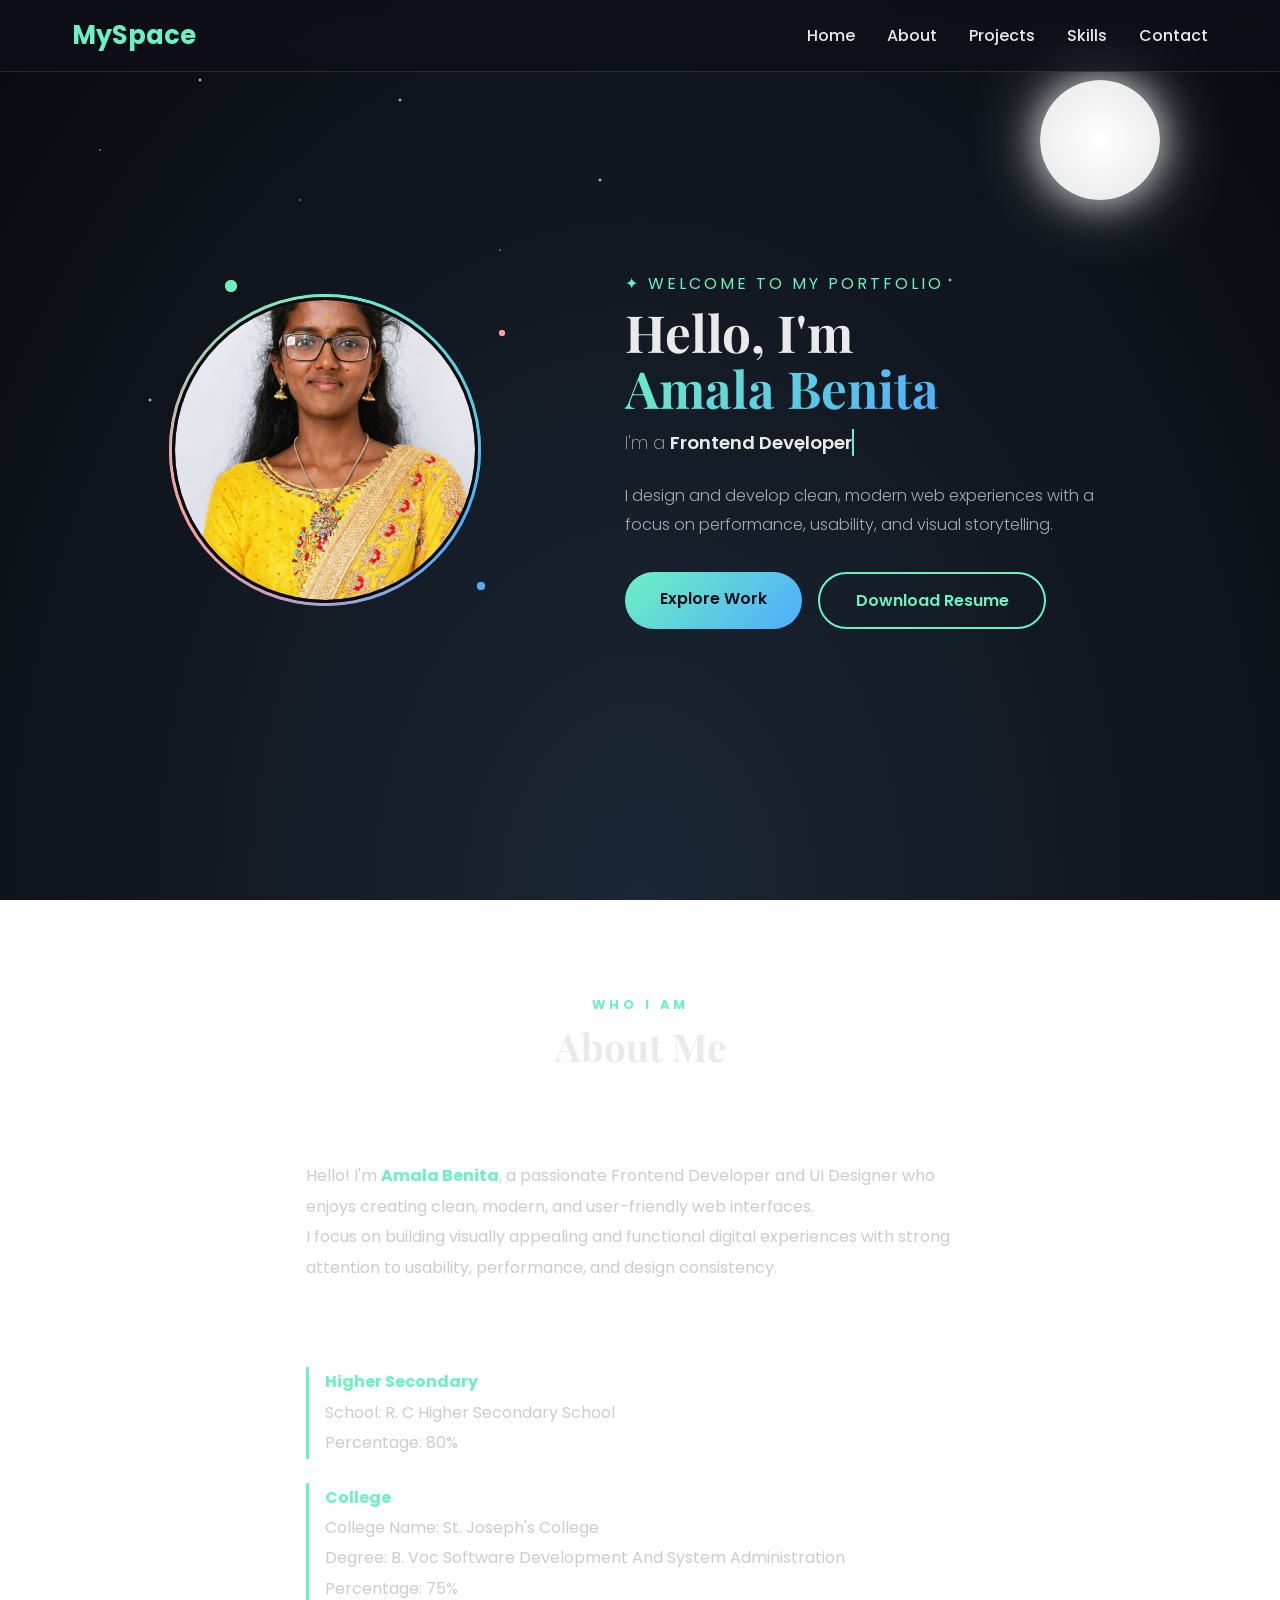
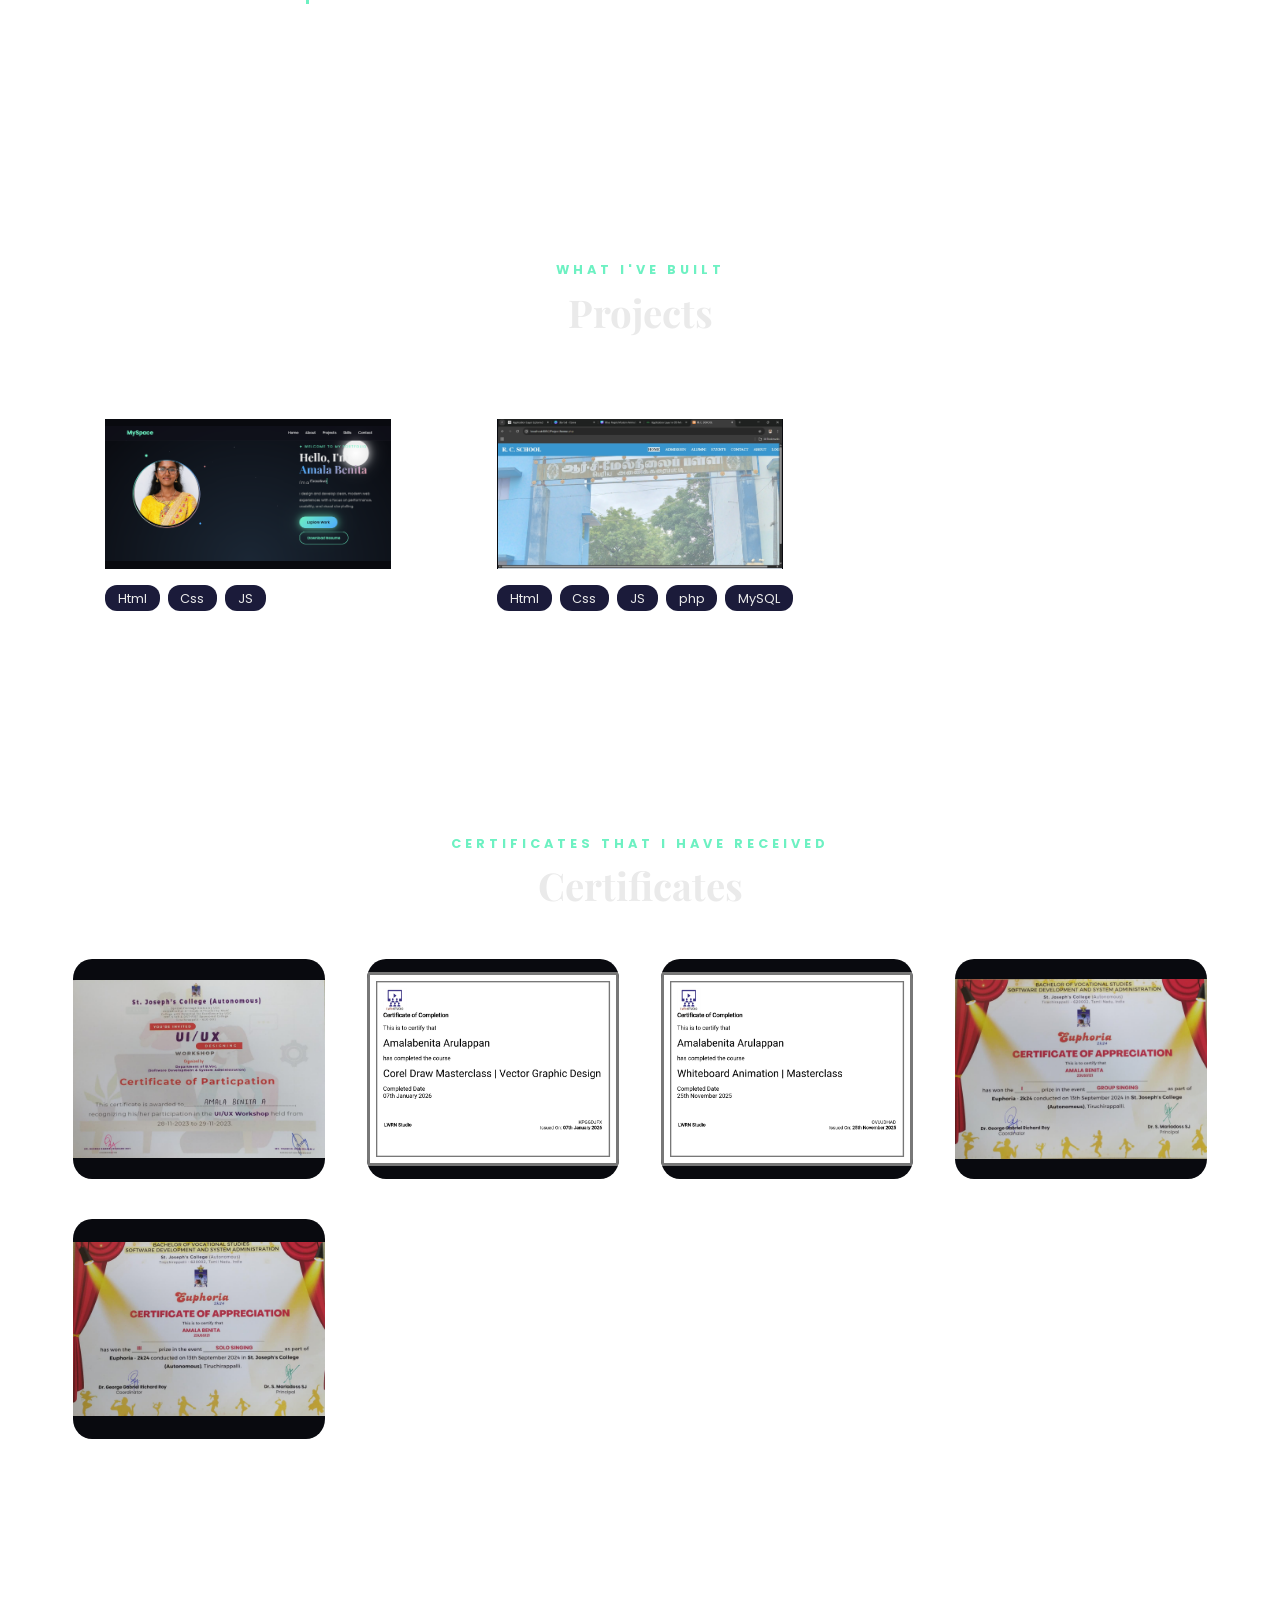
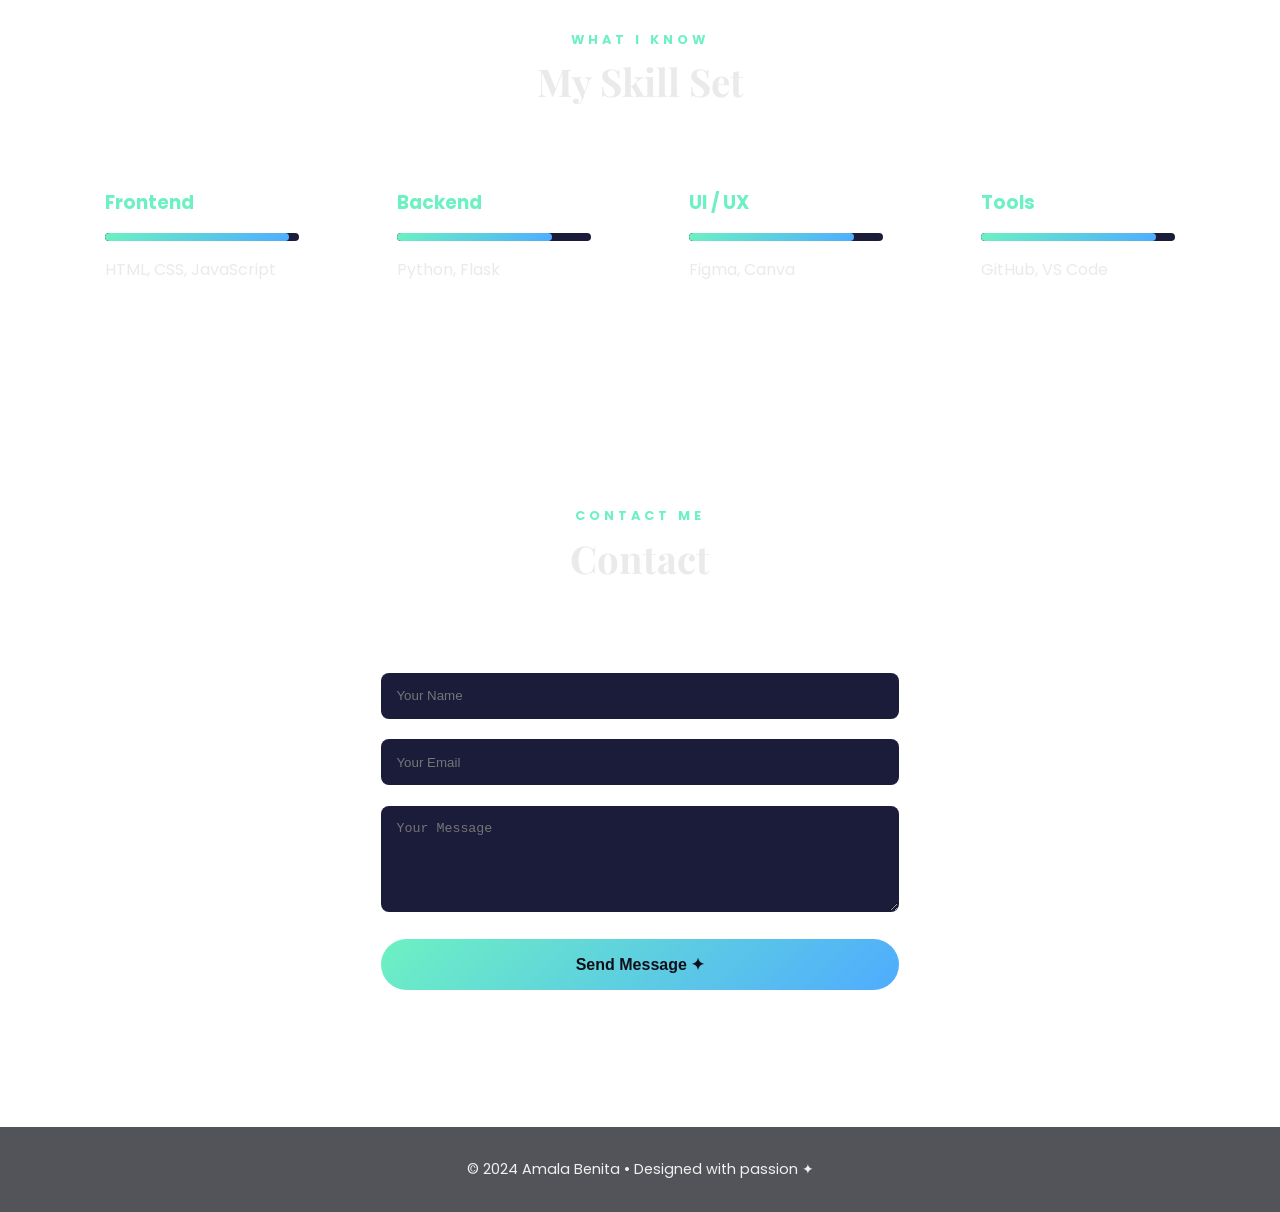
==== index.html @ 5b14b4a2 "Rename portfolio.html to index.html" ====
<!DOCTYPE html>
<html lang="en">
<head>
<meta charset="UTF-8">
<meta name="viewport" content="width=device-width, initial-scale=1.0">
<title>Amala Benita – Portfolio</title>

<link rel="stylesheet" href="style.css">
</head>

<body>
<div class="night-sky">
    <div class="moon"></div>
    <div class="stars"></div>
</div>

<header>
<nav>
    <div class="logo">MySpace</div>
    <ul>
        <li><a href="#hero">Home</a></li>
        <li><a href="#about">About</a></li>
        <li><a href="#projects">Projects</a></li>
        <li><a href="#skills">Skills</a></li>
        <li><a href="#contact">Contact</a></li>
    </ul>
</nav>
</header>

<!-- ===== HERO ===== -->
<section id="hero">
<div class="hero-container">

    <!-- LEFT: Profile Image -->
    <div class="hero-image-wrap">
        <div class="hero-image-ring">
            <div class="deco-dot"></div>
            <div class="deco-dot"></div>
            <div class="deco-dot"></div>
            <!-- 
                TO ADD YOUR PHOTO: Replace the content inside .hero-img-placeholder with:
                <img src="your-photo.jpg" alt="Amala Benita">
            -->
            <div class="hero-image-ring">
    <div class="deco-dot"></div>
    <div class="deco-dot"></div>
    <div class="deco-dot"></div>
    <div class="hero-img-placeholder">
        <img src="img/My self.png" alt="Amala Benita">
        </div>
        </div>
        </div>
        </div>
    </div>

    <!-- RIGHT: Text -->
    <div class="hero hero-text">
        <p class="hero-greeting">✦ Welcome to my portfolio</p>
        <h1>Hello, I'm<br><span class="name">Amala Benita</span></h1>
        <p class="hero-role">
            I'm a&nbsp;<span class="typewriter" id="typewriter"></span>
        </p>
        <p class="hero-desc">
            I design and develop clean, modern web experiences with a focus on performance, usability, and visual storytelling.
        </p>
        <div class="hero-btns">
    <a href="#projects" class="hero-btn">Explore Work</a>

    <a href="img/AMALA BENITA A.pdf" 
       class="resume-btn" 
       download="Amala_Benita_Resume">
        Download Resume
    </a>
</div>
    </div>

</div>
</section>

<!-- ===== ABOUT ===== -->
<section id="about">
    <h2 class="reveal">
        <span class="section-label">Who I Am</span>
        About Me
    </h2>

    <div class="about-single reveal">
        <p>
            Hello! I'm <strong>Amala Benita</strong>, a passionate Frontend Developer and UI Designer
            who enjoys creating clean, modern, and user-friendly web interfaces.
        </p>

        <p>
            I focus on building visually appealing and functional digital experiences with strong
            attention to usability, performance, and design consistency.
        </p>

        <h3 class="about-subtitle">Education</h3>

        <ul class="education-list">
            <li>
                <strong>Higher Secondary </strong><br>
                School: <span>R. C Higher Secondary School</span><br>
                Percentage: <span>80%</span>
            </li>

            <li>
                <strong>College</strong><br>
                College Name: <span>St. Joseph's College </span><br>
                Degree: <span>B. Voc Software Development And System Administration</span><br>
                Percentage: <span>75%</span>
            </li>
        </ul>
    </div>
</section>
<!-- ===== PROJECTS ===== -->
<section id="projects">
<h2 class="reveal">
    <span class="section-label">What I've Built</span>
    Projects
</h2>
<div class="certificates stagger">
    <div class="project">
        <img src="img/portfolio.png" alt="Frontend Development Certificate" height="200p" width="400px">
        <div class="tags">
            <span class="tag">Html</span><span class="tag">Css</span><span class="tag">JS</span>
        </div>
    </div>
    <div class="project">
        <img src="img/pro2.jpeg" alt="Frontend Development Certificate" height="200p" width="400px">
        <div class="tags">
            <span class="tag">Html</span><span class="tag">Css</span><span class="tag">JS</span><span class="tag">php</span><span class="tag">MySQL</span>
        </div>
    </div>
</div>

</section>
<section id="certificates">
<h2 class="reveal">
    <!-- /* ===== CERTIFICATE IMAGE CARDS ===== */ -->
    <span class="section-label">Certificates that I have received</span>
    Certificates
</h2>
<div class="projects stagger">

    <div class="project certificate-card">
        <img src="img/3.jpeg" alt="Frontend Development Certificate">
        <div class="cert-overlay">
             <h3>UI / UX Design</h3>
            <p>Designed user-friendly interfaces and improved user experience.</p>
            <div class="tags">
                <span class="tag">Figma</span>
                <span class="tag">Design</span>
            </div>
        </div>
    </div>

    <div class="project certificate-card">
        <img src="img/4.jpeg" alt="Python Certificate">
        <div class="cert-overlay">
            <h3>Graphic Design</h3>
            <p>Online Course For improving my design abilities, finished by Swayam Plus </p>
            <div class="tags">
                <span class="tag">Swayam Plus</span>
            </div>
        </div>
    </div>

    <div class="project certificate-card">
        <img src="img/5.jpeg" alt="Python Certificate">
        <div class="cert-overlay">
            <h3>Whiteboard Animation</h3>
            <p>Online Course Completed by Swayam Plus in order to enhance my design abilities.</p>
            <div class="tags">
                <span class="tag">Swayam plus</span>
            </div>
        </div>
    </div>

    <div class="project certificate-card">
        <img src="img/2.jpeg" alt="UI UX Certificate">
        <div class="cert-overlay">
            <h3>Singing</h3>
            <p>Singing is my hobby — it helps me relax and express myself.</p>
            <div class="tags">
                <span class="tag">🎵</span>
            </div>
        </div>
    </div>
    
    <div class="project certificate-card">
        <img src="img/solo.jpeg" alt="Solo singing">
        <div class="cert-overlay">
            <h3>Singing</h3>
            <p>Singing is my hobby — it helps me relax and express myself.</p>
            <div class="tags">
                <span class="tag">🎵</span>
            </div>
        </div>
    </div>

</div>
</section>

<!-- ===== SKILLS ===== -->
<section id="skills">
<h2 class="reveal">
    <span class="section-label">What I Know</span>
    My Skill Set
</h2>
<div class="skills-grid stagger">
    <div class="skill-card">
        <h3>Frontend</h3>
        <div class="bar"><span data-width="95%"></span></div>
        <p>HTML, CSS, JavaScript </p>
    </div>
    <div class="skill-card">
        <h3>Backend</h3>
        <div class="bar"><span data-width="80%"></span></div>
        <p>Python, Flask</p>
    </div>
    <div class="skill-card">
        <h3>UI / UX</h3>
        <div class="bar"><span data-width="85%"></span></div>
        <p>Figma, Canva</p>
    </div>
    <div class="skill-card">
        <h3>Tools</h3>
        <div class="bar"><span data-width="90%"></span></div>
        <p>GitHub, VS Code</p>
    </div>
</div>
</section>

<!-- ===== CONTACT ===== -->
 <section id="contact">
 <h2 class="reveal">
    <span class="section-label">Contact me </span>
    Contact
</h2>
<div class="contact-box reveal">
    <form action="https://api.web3forms.com/submit" method="POST">
    <input type="hidden" name="access_key" value="bf04d3fa-0bc0-4304-8f21-133bc95ca695">
        <input type="text" name="name" placeholder="Your Name" required>
        <input type="email" name="email" placeholder="Your Email" required>
        <textarea name="message" rows="5" placeholder="Your Message" required></textarea>
        <button type="submit">Send Message ✦</button>
    </form>
</div>
</section>
 <form action="https://api.web3forms.com/submit" method="POST">
    <input type="hidden" name="access_key" value="bf04d3fa-0bc0-4304-8f21-133bc95ca695">
<footer>
    © 2024 Amala Benita • Designed with passion ✦
</footer>

<script src="javascript.js"></script>

</body>
</html>
---- style.css ----
@import url('https://fonts.googleapis.com/css2?family=Poppins:wght@300;400;600;700&family=Playfair+Display:ital,wght@0,700;1,400&display=swap');

*{ margin:0; padding:0; box-sizing:border-box; }

body{
    font-family:'Poppins',sans-serif;
    color:#eaeaea;
    scroll-behavior:smooth;
    overflow-x:hidden;
}

/* ===== NIGHT SKY ===== */
.night-sky{
    position:fixed;
    top:0; left:0;
    width:100%; height:100%;
    background:radial-gradient(ellipse at bottom, #1b2735 0%, #090a0f 100%);
    z-index:-2;
    overflow:hidden;
}
.moon{
    position:absolute;
    top:80px; right:120px;
    width:120px; height:120px;
    background:radial-gradient(circle, #ffffff, #e6e6e6);
    border-radius:50%;
    box-shadow:0 0 40px rgba(255,255,255,0.8), 0 0 80px rgba(255,255,255,0.4);
    animation: moonFloat 8s ease-in-out infinite;
}
@keyframes moonFloat{
    0%,100%{ transform:translateY(0); }
    50%{ transform:translateY(-12px); }
}
.stars{
    position:absolute;
    width:200%; height:200%;
    background:
        radial-gradient(2px 2px at 20px 30px, white, transparent),
        radial-gradient(1px 1px at 100px 150px, white, transparent),
        radial-gradient(2px 2px at 200px 80px, white, transparent),
        radial-gradient(1px 1px at 300px 200px, white, transparent),
        radial-gradient(2px 2px at 400px 100px, white, transparent),
        radial-gradient(1px 1px at 500px 250px, white, transparent),
        radial-gradient(2px 2px at 600px 180px, white, transparent),
        radial-gradient(1px 1px at 700px 320px, white, transparent),
        radial-gradient(1px 1px at 850px 60px, white, transparent),
        radial-gradient(2px 2px at 950px 280px, white, transparent),
        radial-gradient(1px 1px at 1050px 140px, white, transparent),
        radial-gradient(2px 2px at 150px 400px, white, transparent),
        radial-gradient(1px 1px at 250px 500px, white, transparent),
        radial-gradient(2px 2px at 800px 450px, white, transparent);
    background-repeat:repeat;
    animation: twinkle 8s infinite linear;
}
@keyframes twinkle{
    from{ transform:translateY(0); opacity:1; }
    50%{ opacity:0.6; }
    to{ transform:translateY(-200px); opacity:1; }
}

/* ===== HEADER ===== */
header{
    position:fixed; top:0; width:100%;
    backdrop-filter:blur(10px);
    background:rgba(15,15,26,0.7);
    z-index:1000;
    border-bottom:1px solid rgba(255,255,255,0.1);
}
nav{
    max-width:1200px; margin:auto;
    padding:1rem 2rem;
    display:flex; justify-content:space-between; align-items:center;
}
.logo{
    font-size:1.6rem; font-weight:700; color:#6df1c2;
    animation: fadeSlideDown 0.8s ease both;
}
nav ul{ list-style:none; display:flex; gap:2rem; }
nav li{ animation: fadeSlideDown 0.8s ease both; }
nav li:nth-child(1){ animation-delay:0.1s; }
nav li:nth-child(2){ animation-delay:0.2s; }
nav li:nth-child(3){ animation-delay:0.3s; }
nav li:nth-child(4){ animation-delay:0.4s; }
nav li:nth-child(5){ animation-delay:0.5s; }
nav a{
    color:#eaeaea; text-decoration:none; font-weight:500;
    position:relative;
}
nav a::after{
    content:""; position:absolute;
    width:0; height:2px; background:#6df1c2;
    left:0; bottom:-5px; transition:0.3s;
}
nav a:hover::after{ width:100%; }

/* ===== KEYFRAMES ===== */
@keyframes fadeSlideDown{
    from{ opacity:0; transform:translateY(-20px); }
    to{ opacity:1; transform:translateY(0); }
}
@keyframes fadeSlideUp{
    from{ opacity:0; transform:translateY(40px); }
    to{ opacity:1; transform:translateY(0); }
}
@keyframes fadeSlideRight{
    from{ opacity:0; transform:translateX(-50px); }
    to{ opacity:1; transform:translateX(0); }
}
@keyframes fadeSlideLeft{
    from{ opacity:0; transform:translateX(50px); }
    to{ opacity:1; transform:translateX(0); }
}
@keyframes scaleIn{
    from{ opacity:0; transform:scale(0.8); }
    to{ opacity:1; transform:scale(1); }
}
@keyframes glowPulse{
    0%,100%{ box-shadow:0 0 20px rgba(109,241,194,0.4), 0 0 60px rgba(109,241,194,0.1); }
    50%{ box-shadow:0 0 40px rgba(109,241,194,0.8), 0 0 100px rgba(109,241,194,0.3); }
}
@keyframes typing{
    from{ width:0; }
    to{ width:100%; }
}
@keyframes blink{
    50%{ border-color:transparent; }
}
@keyframes shimmer{
    0%{ background-position:0% 50%; }
    50%{ background-position:100% 50%; }
    100%{ background-position:0% 50%; }
}
@keyframes float{
    0%,100%{ transform:translateY(0) rotate(0deg); }
    50%{ transform:translateY(-15px) rotate(2deg); }
}
@keyframes revealText{
    from{ clip-path: inset(0 100% 0 0); }
    to{ clip-path: inset(0 0% 0 0); }
}

/* ===== HERO ===== */
#hero{
    min-height:100vh;
    display:flex;
    align-items:center;
    justify-content:center;
    padding:2rem;
}

.hero-container{
    max-width:450px;
    width:100%;
    display:grid;
    grid-template-columns:1fr 1fr;
    gap:4rem;
    align-items:center;
}

/* LEFT – Image */
.hero-image-wrap{
    display:flex;
    justify-content:center;
    animation: fadeSlideRight 1s ease 0.3s both;
}

.hero-image-ring{
    position:relative;
    width:300px; height:300px;
}

.hero-image-ring::before{
    content:"";
    position:absolute; inset:-6px;
    border-radius:50%;
    background:conic-gradient(#6df1c2, #4facfe, #ff9a9e, #6df1c2);
    animation: spin 4s linear infinite;
    z-index:0;
}

@keyframes spin{ to{ transform:rotate(360deg); } }

.hero-image-ring::after{
    content:"";
    position:absolute; inset:-3px;
    border-radius:50%;
    background:#090a0f;
    z-index:1;
}

.hero-img-placeholder{
    position:relative; z-index:2;
    width:100%; height:100%;
    border-radius:50%;
    background:linear-gradient(135deg, #1b2735 40%, #2a3f5f);
    display:flex; flex-direction:column;
    align-items:center; justify-content:center;
    overflow:hidden;
    animation: float 6s ease-in-out infinite;
}

/* Replace the placeholder below with your actual <img> tag */
.hero-img-placeholder svg{
    width:140px; height:140px; opacity:0.5;
}
.hero-img-placeholder .placeholder-text{
    font-size:0.75rem; color:#6df1c2; margin-top:8px;
    opacity:0.7; letter-spacing:1px; text-align:center; padding:0 1rem;
}

/* If user places real <img> inside .hero-img-placeholder */
.hero-img-placeholder img{
    width:100%; height:100%; object-fit:cover; border-radius:50%;
}

/* Decorative dots */
.deco-dot{
    position:absolute;
    border-radius:50%;
    background:#6df1c2;
    animation: float 3s ease-in-out infinite;
}
.deco-dot:nth-child(1){ width:12px; height:12px; top:-20px; left:50px; animation-delay:0s; }
.deco-dot:nth-child(2){ width:8px; height:8px; bottom:10px; right:-10px; animation-delay:1s; background:#4facfe; }
.deco-dot:nth-child(3){ width:6px; height:6px; top:30px; right:-30px; animation-delay:2s; background:#ff9a9e; }

/* RIGHT – Text */
.hero-text{
    animation: fadeSlideLeft 1s ease 0.5s both;
}

.hero-greeting{
    font-size:1rem;
    color:#6df1c2;
    letter-spacing:3px;
    align-content: center;
    text-transform:uppercase;
    margin-bottom:0.5rem;
    animation: fadeSlideUp 0.8s ease 0.7s both;
}

.hero h1{
    font-family:'Playfair Display', serif;
    font-size:3.2rem;
    font-weight:700;
    line-height:1.1;
    margin-bottom:0.5rem;
    animation: fadeSlideUp 0.8s ease 0.9s both;
}

.hero h1 .name{
    background:linear-gradient(135deg, #6df1c2, #4facfe, #ff9a9e);
    background-size:200% 200%;
    -webkit-background-clip:text;
    -webkit-text-fill-color:transparent;
    background-clip:text;
    animation: shimmer 3s ease infinite, fadeSlideUp 0.8s ease 0.9s both;
}

/* Typewriter role text */
.hero-role{
    font-size:1.15rem;
    font-weight: 200;
    color:#aaa;
    margin:0.8rem 0 1.5rem;
    min-height:1.8rem;
    animation: fadeSlideUp 0.8s ease 1.1s both;
}

.typewriter{
    display:inline-flex;
    color:#eaeaea;
    font-weight:600;
    overflow:hidden;
    white-space:nowrap;
    border-right:2px solid #6df1c2;
    animation: blink 0.75s step-end infinite;
}

.hero-desc{
    font-size:1rem;
    font-weight: 300;
    color:#aaa;
    line-height:1.8;
    max-width:480px;
    margin-bottom:2rem;
    animation: fadeSlideUp 0.8s ease 1.3s both;
}

.hero-btns{
    display:flex; gap:1rem; flex-wrap:wrap;
    animation: fadeSlideUp 0.8s ease 1.5s both;
}

.hero-btn{
    padding:0.9rem 2.2rem;
    border-radius:30px;
    background:linear-gradient(135deg,#6df1c2,#4facfe);
    color:#0f0f1a;
    text-decoration:none;
    font-weight:600;
    animation: glowPulse 3s ease-in-out infinite;
    transition:0.3s;
}

.hero-btn:hover{ transform:translateY(-4px); }

.resume-btn{
    display:inline-block;
    padding:0.9rem 2.2rem;
    border-radius:30px;
    background:transparent;
    color:#6df1c2;
    text-decoration:none;
    font-weight:600;
    border:2px solid #6df1c2;
    transition:0.3s;
}
.resume-btn:hover{
    background:#6df1c2;
    color:#0f0f1a;
    transform:translateY(-3px);
}

/* ===== SECTION COMMON ===== */
section{
    max-width:1200px;
    margin:auto;
    padding:6rem 2rem;
}

h2{
    font-size:2.4rem;
    margin-bottom:3rem;
    text-align:center;
    font-family:'Playfair Display', serif;
    position:relative;
}

h2 .section-label{
    display:block;
    font-family:'Poppins', sans-serif;
    font-size:0.8rem;
    letter-spacing:4px;
    color:#6df1c2;
    text-transform:uppercase;
    margin-bottom:0.4rem;
}

/* Scroll reveal base */
.reveal{
    opacity:0;
    transform:translateY(40px);
    transition:opacity 0.7s ease, transform 0.7s ease;
}
.reveal.visible{
    opacity:1;
    transform:translateY(0);
}
.reveal-left{
    opacity:0; transform:translateX(-40px);
    transition:opacity 0.7s ease, transform 0.7s ease;
}
.reveal-left.visible{ opacity:1; transform:translateX(0); }
.reveal-right{
    opacity:0; transform:translateX(40px);
    transition:opacity 0.7s ease, transform 0.7s ease;
}
.reveal-right.visible{ opacity:1; transform:translateX(0); }

/* Staggered children */
.stagger > *{ opacity:0; transform:translateY(30px); transition:opacity 0.6s ease, transform 0.6s ease; }
.stagger.visible > *:nth-child(1){ opacity:1; transform:none; transition-delay:0.1s; }
.stagger.visible > *:nth-child(2){ opacity:1; transform:none; transition-delay:0.2s; }
.stagger.visible > *:nth-child(3){ opacity:1; transform:none; transition-delay:0.3s; }
.stagger.visible > *:nth-child(4){ opacity:1; transform:none; transition-delay:0.4s; }
.stagger.visible > *:nth-child(5){ opacity:1; transform:none; transition-delay:0.5s; }
.stagger.visible > *:nth-child(6){ opacity:1; transform:none; transition-delay:0.6s; }
.stagger.visible > *:nth-child(7){ opacity:1; transform:none; transition-delay:0.7s; }
.stagger.visible > *:nth-child(8){ opacity:1; transform:none; transition-delay:0.8s; }

/* ===== ABOUT ===== */
.about-single{
    max-width:750px;
    margin:0 auto;
    background:rgba(255,255,255,0.05);
    padding:2.5rem;
    border-radius:18px;
    border:1px solid rgba(255,255,255,0.1);
    color:#ccc;
    line-height:1.9;
}

.about-single strong{
    color:#6df1c2;
}

.about-subtitle{
    margin:2rem 0 1rem;
    font-size:1.2rem;
    color:#fff;
}

.education-list{
    list-style:none;
    padding:0;
}

.education-list li{
    margin-bottom:1.5rem;
    padding-left:1rem;
    border-left:3px solid #6df1c2;
}

/* ===== PROJECTS ===== */
.projects{
    display:grid;
    grid-template-columns: repeat(auto-fit, minmax(240px, 1fr));
    gap:2.5rem;
}
.project{
    background:rgba(255,255,255,0.04);
    border-radius:20px;
    padding:2rem;
    border:1px solid rgba(255,255,255,0.1);
    transition:0.4s;
    position:relative;
    overflow:hidden;
}
.project::before{
    content:"";
    position:absolute; top:0; left:-100%;
    width:100%; height:2px;
    background:linear-gradient(90deg,transparent,#6df1c2,transparent);
    transition:0.6s;
}
.project:hover::before{ left:100%; }
.project:hover{
    transform:translateY(-10px);
    box-shadow:0 15px 40px rgba(0,0,0,0.4);
    border-color:rgba(109,241,194,0.2);
}
.project h3{ margin-bottom:0.8rem; color:#6df1c2; }
.tags{ margin-top:1rem; }
.tag{
    font-size:0.8rem; padding:0.3rem 0.8rem;
    border-radius:12px; background:#1b1b3a;
    margin-right:0.5rem;
}
/* Ensure project images are fully visible and responsive */
.project img{
    width:100%;
    height:150px; /* consistent visual height */
    object-fit:contain; /* show whole image */
    background:#090a0f; /* fills letterbox areas */
    display:block;
}

@media (max-width:900px){
    .project img{ height:260px; }
}

@media (max-width:600px){
    .project img{ height:200px; }
}
/* ===== CERTIFICATE IMAGE CARDS ===== */
.certificates{
    display:grid;
    grid-template-columns: repeat(3, 1fr); /* 3 columns on desktop */
    gap:2.5rem;
    height: auto;
}

@media (max-width: 900px) {
    .certificates{ grid-template-columns: repeat(2, 1fr); }
}

@media (max-width: 600px) {
    .certificates{ grid-template-columns: 1fr; }
}
.certificate-card{
    position:relative;
    padding:0;
    overflow:hidden;
    border-top: none; /* remove top border from the card */
    border-bottom: none; /* remove bottom border from the card */
}

.certificate-card img{
    width:100%;
    height:220px; /* increased height so images appear larger */
    object-fit:contain; /* ensure full image is visible */
    background:#090a0f; /* fills letterbox areas when aspect ratios differ */
    display:block;
    transition:transform 0.6s ease;
}

.cert-overlay{
    position:absolute;
    inset:0;
    background:rgba(9,10,15,0.85);
    display:flex;
    flex-direction:column;
    justify-content:center;
    align-items:center;
    text-align:center;
    padding:1.5rem;
    opacity:0;
    transition:0.5s ease;
}

.certificate-card:hover img{
    transform:scale(1.1);
}

.certificate-card:hover .cert-overlay{
    opacity:1;
}

.cert-overlay h3{
    color:#6df1c2;
    margin-bottom:0.6rem;
}

.cert-overlay p{
    font-size:0.9rem;
    color:#ccc;
    margin-bottom:1rem;
}

/* ===== SKILLS ===== */
.skills-grid{
    display:grid;
    grid-template-columns:repeat(auto-fit,minmax(250px,1fr));
    gap:2rem;
}
.skill-card{
    background:rgba(255,255,255,0.05);
    padding:2rem; border-radius:18px;
    border:1px solid rgba(255,255,255,0.1);
    transition:0.4s;
}
.skill-card:hover{
    transform:translateY(-8px);
    box-shadow:0 10px 30px rgba(109,241,194,0.3);
}
.skill-card h3{ color:#6df1c2; margin-bottom:1rem; }
.bar{
    width:100%; height:8px;
    background:#1b1b3a; border-radius:10px;
    overflow:hidden; margin-bottom:1rem;
}
.bar span{
    display:block; height:100%;
    background:linear-gradient(135deg,#6df1c2,#4facfe);
    border-radius:10px; width:0;
    transition: width 1.5s cubic-bezier(0.25,0.46,0.45,0.94);
}

/* ===== CONTACT ===== */
.contact-box{
    max-width:600px; margin:auto;
    background:rgba(255,255,255,0.05);
    padding:2.5rem; border-radius:20px;
    border:1px solid rgba(255,255,255,0.1);
}
input,textarea{
    width:100%; padding:0.9rem;
    margin-bottom:1.3rem; border:none;
    border-radius:8px; background:#1b1b3a;
    color:white; border:1px solid transparent;
    transition:0.3s; outline:none;
}
input:focus,textarea:focus{
    border-color:#6df1c2;
    box-shadow:0 0 10px rgba(109,241,194,0.2);
}
button{
    width:100%; padding:1rem; border:none;
    border-radius:30px;
    background:linear-gradient(135deg,#6df1c2,#4facfe);
    font-weight:600; cursor:pointer; font-size:1rem;
    transition:0.3s; color:#0f0f1a;
}
button:hover{ transform:translateY(-3px); box-shadow:0 10px 30px rgba(109,241,194,0.4); }

/* ===== FOOTER ===== */
footer{
    text-align:center; padding:2rem;
    background:#0b0b14; font-size:0.9rem; opacity:0.7;
}

/* ===== RESPONSIVE ===== */
@media(max-width:768px){
    .hero-container{ grid-template-columns:1fr; text-align:center; }
    .hero-image-wrap{ order:-1; }
    .hero-image-ring{ width:220px; height:220px; }
    .hero h1{ font-size:2.4rem; }
    .hero-btns{ justify-content:center; }
    .about-grid{ grid-template-columns:1fr; }
    .hero-desc{ margin:0 auto 2rem; }
}
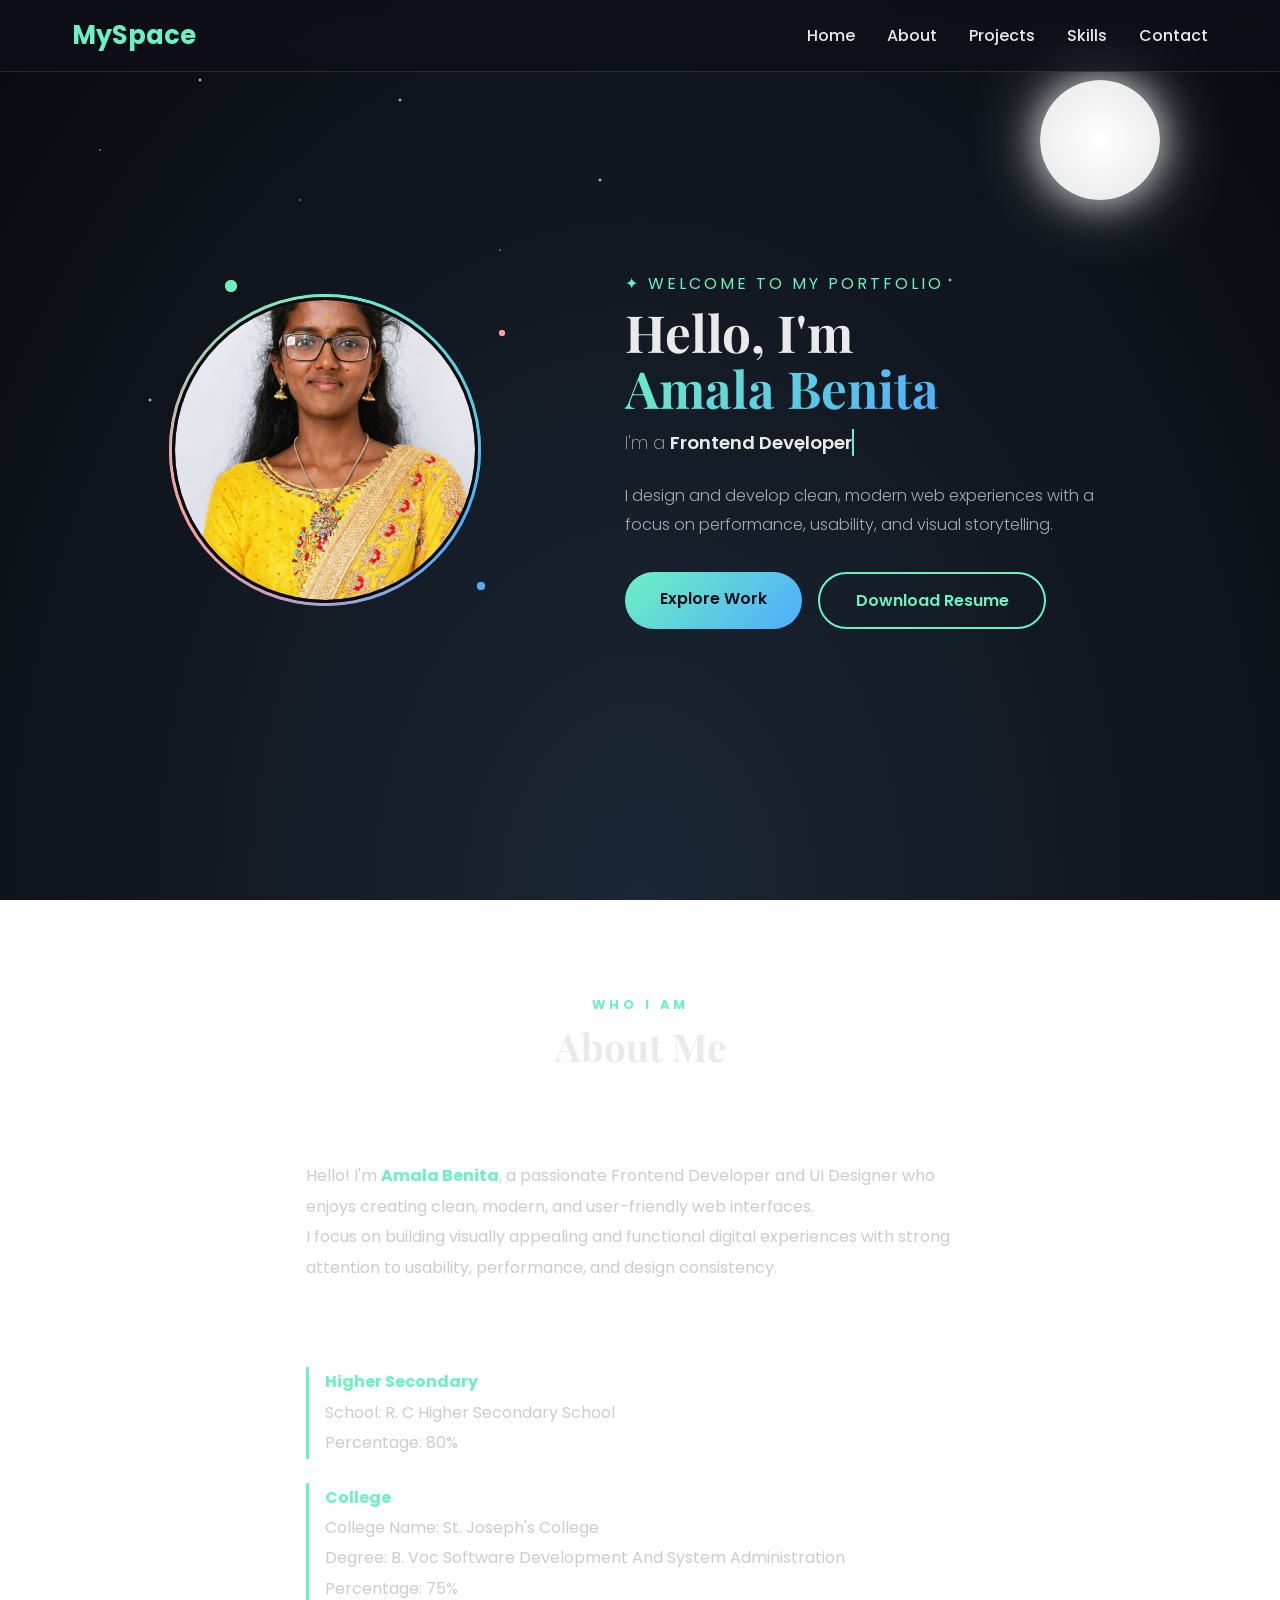
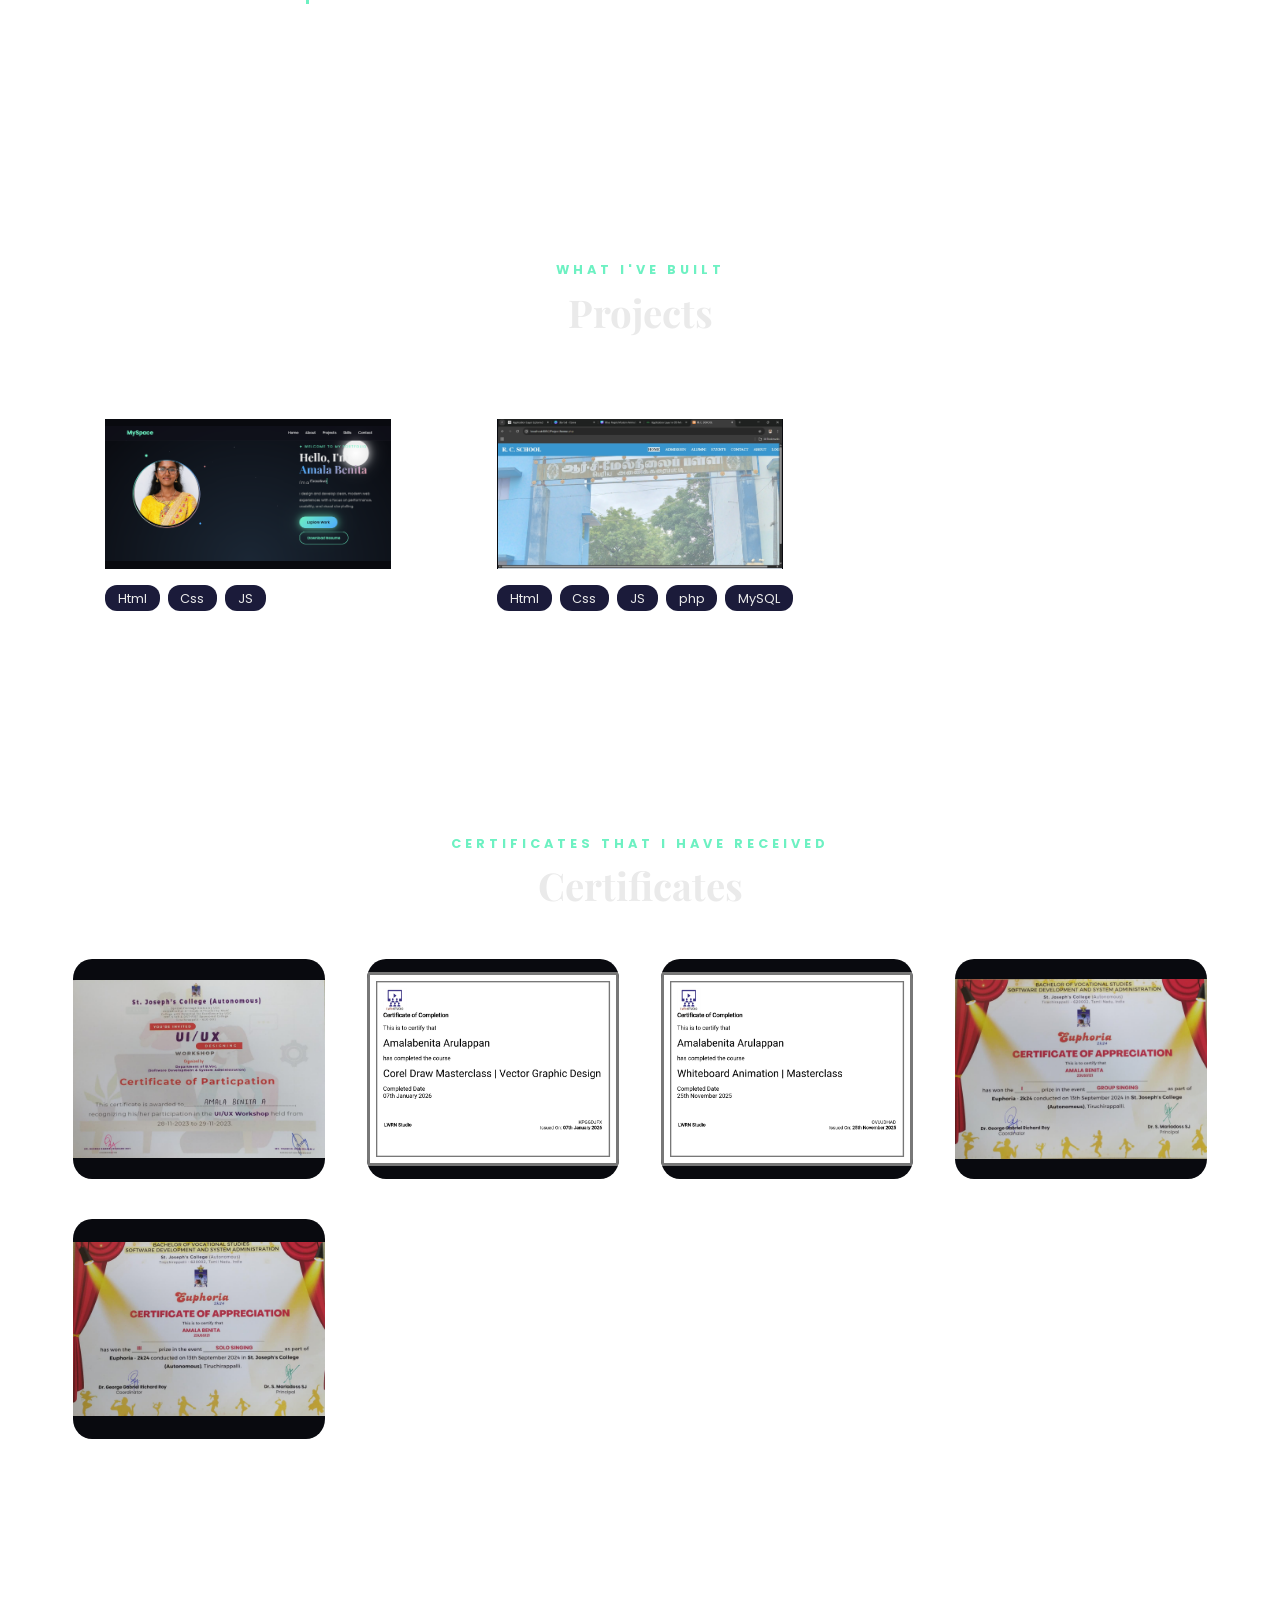
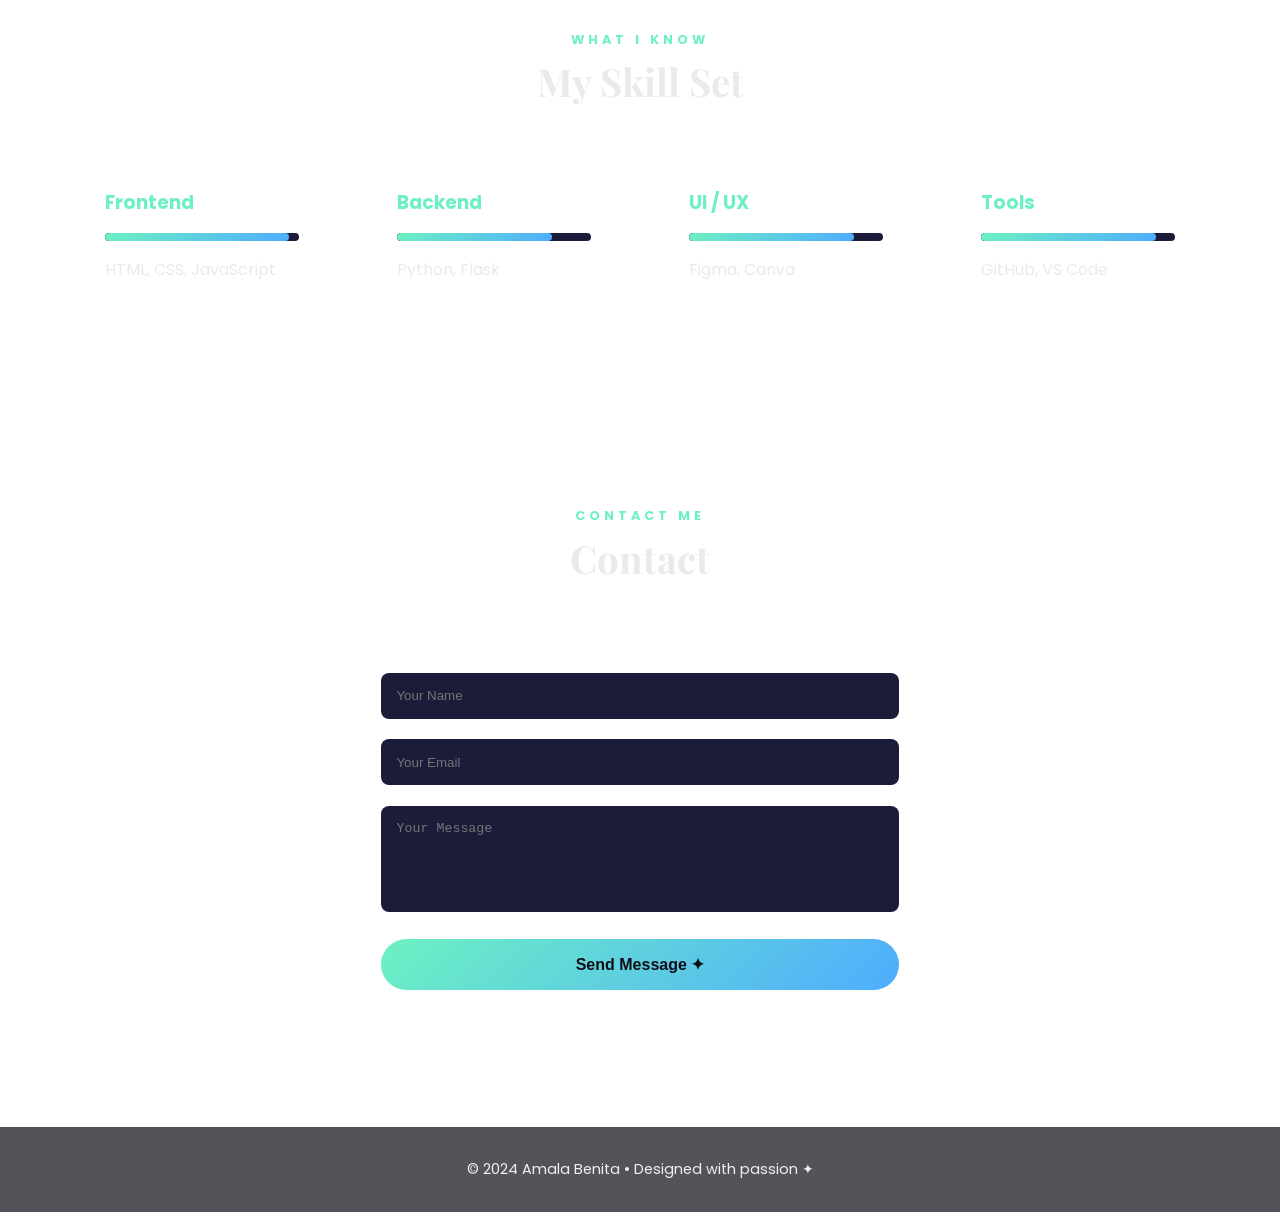
==== commit 4ffd7023: "Fix HTML encoding issues in index.html" ====
--- a/index.html
+++ b/index.html
@@ -66,7 +66,7 @@
         <div class="hero-btns">
     <a href="#projects" class="hero-btn">Explore Work</a>
 
-    <a href="img/AMALA BENITA A.pdf" 
+    <a href="AMALA BENITA A.pdf" 
        class="resume-btn" 
        download="Amala_Benita_Resume">
         Download Resume
--- a/style.css
+++ b/style.css
@@ -565,6 +565,7 @@
     border:1px solid rgba(255,255,255,0.1);
 }
 input,textarea{
+    resize: none;
     width:100%; padding:0.9rem;
     margin-bottom:1.3rem; border:none;
     border-radius:8px; background:#1b1b3a;
@@ -599,4 +600,4 @@
     .hero-btns{ justify-content:center; }
     .about-grid{ grid-template-columns:1fr; }
     .hero-desc{ margin:0 auto 2rem; }
-}+}
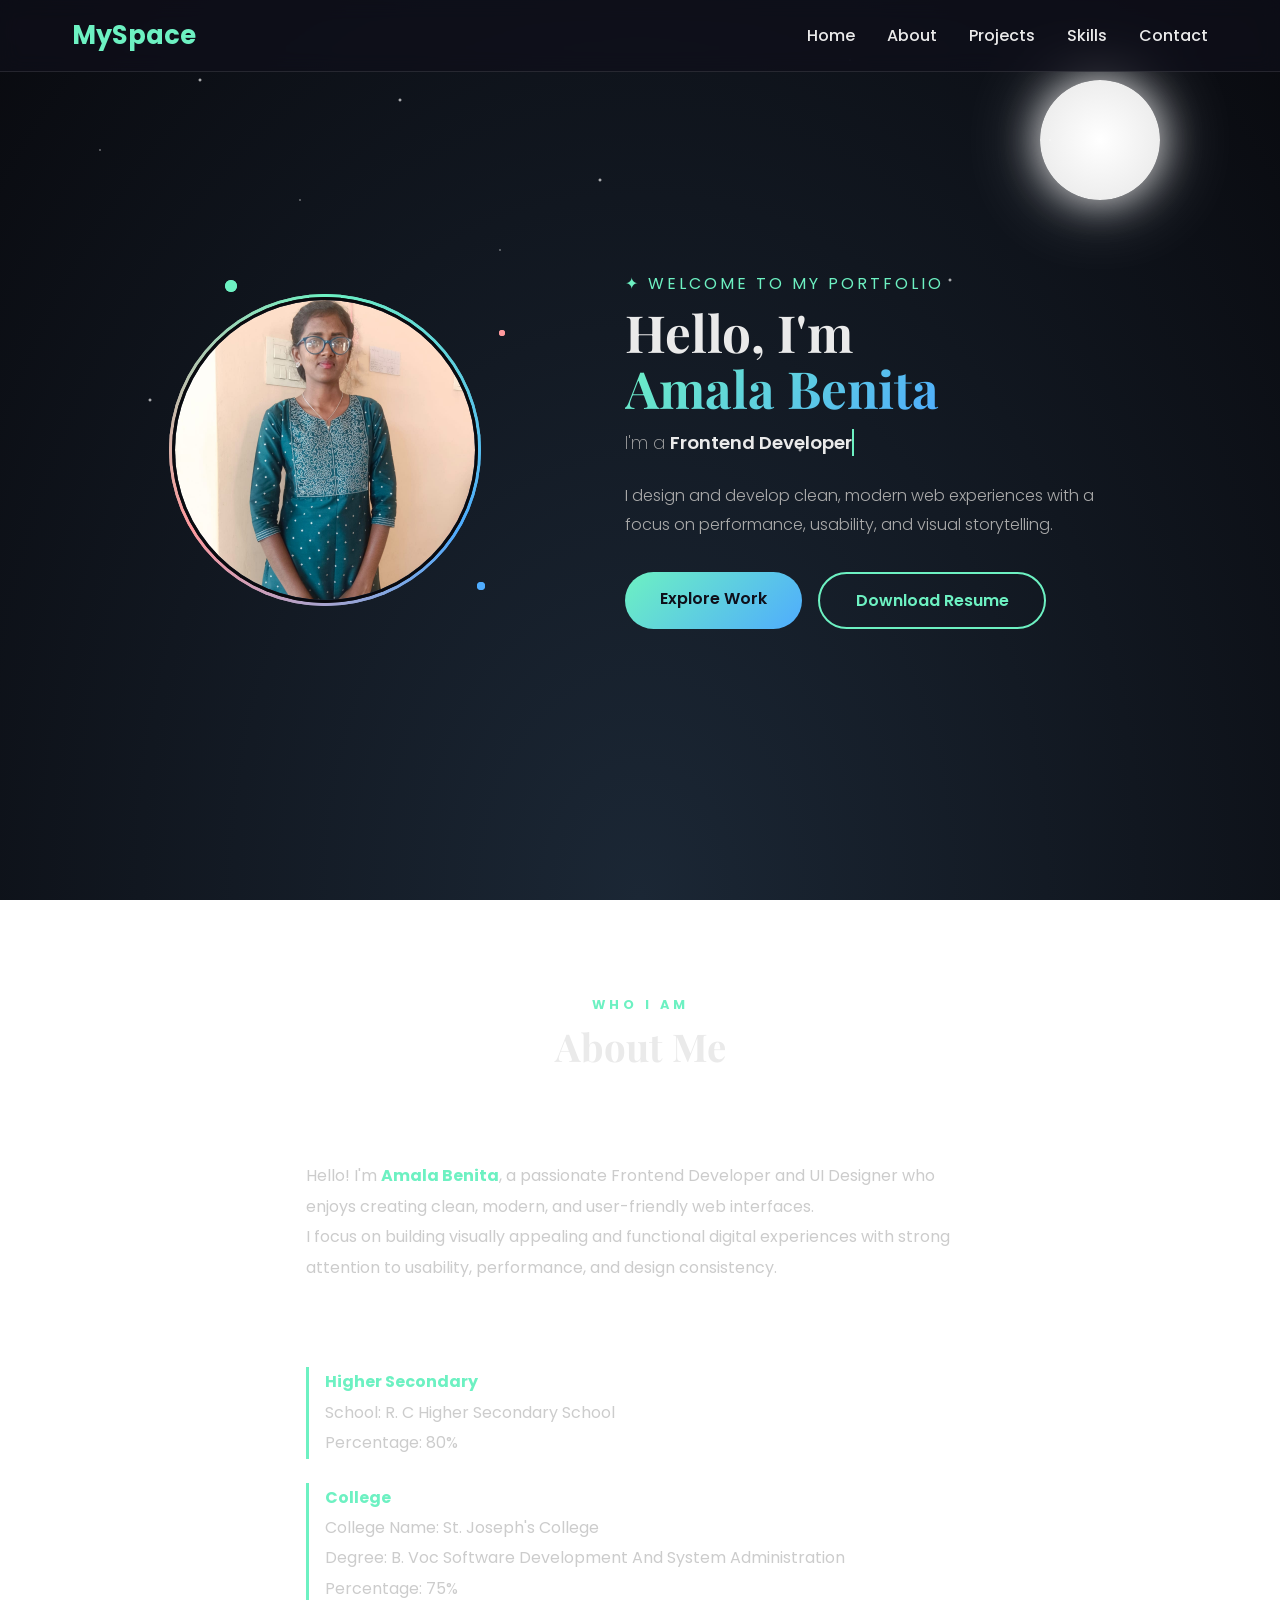
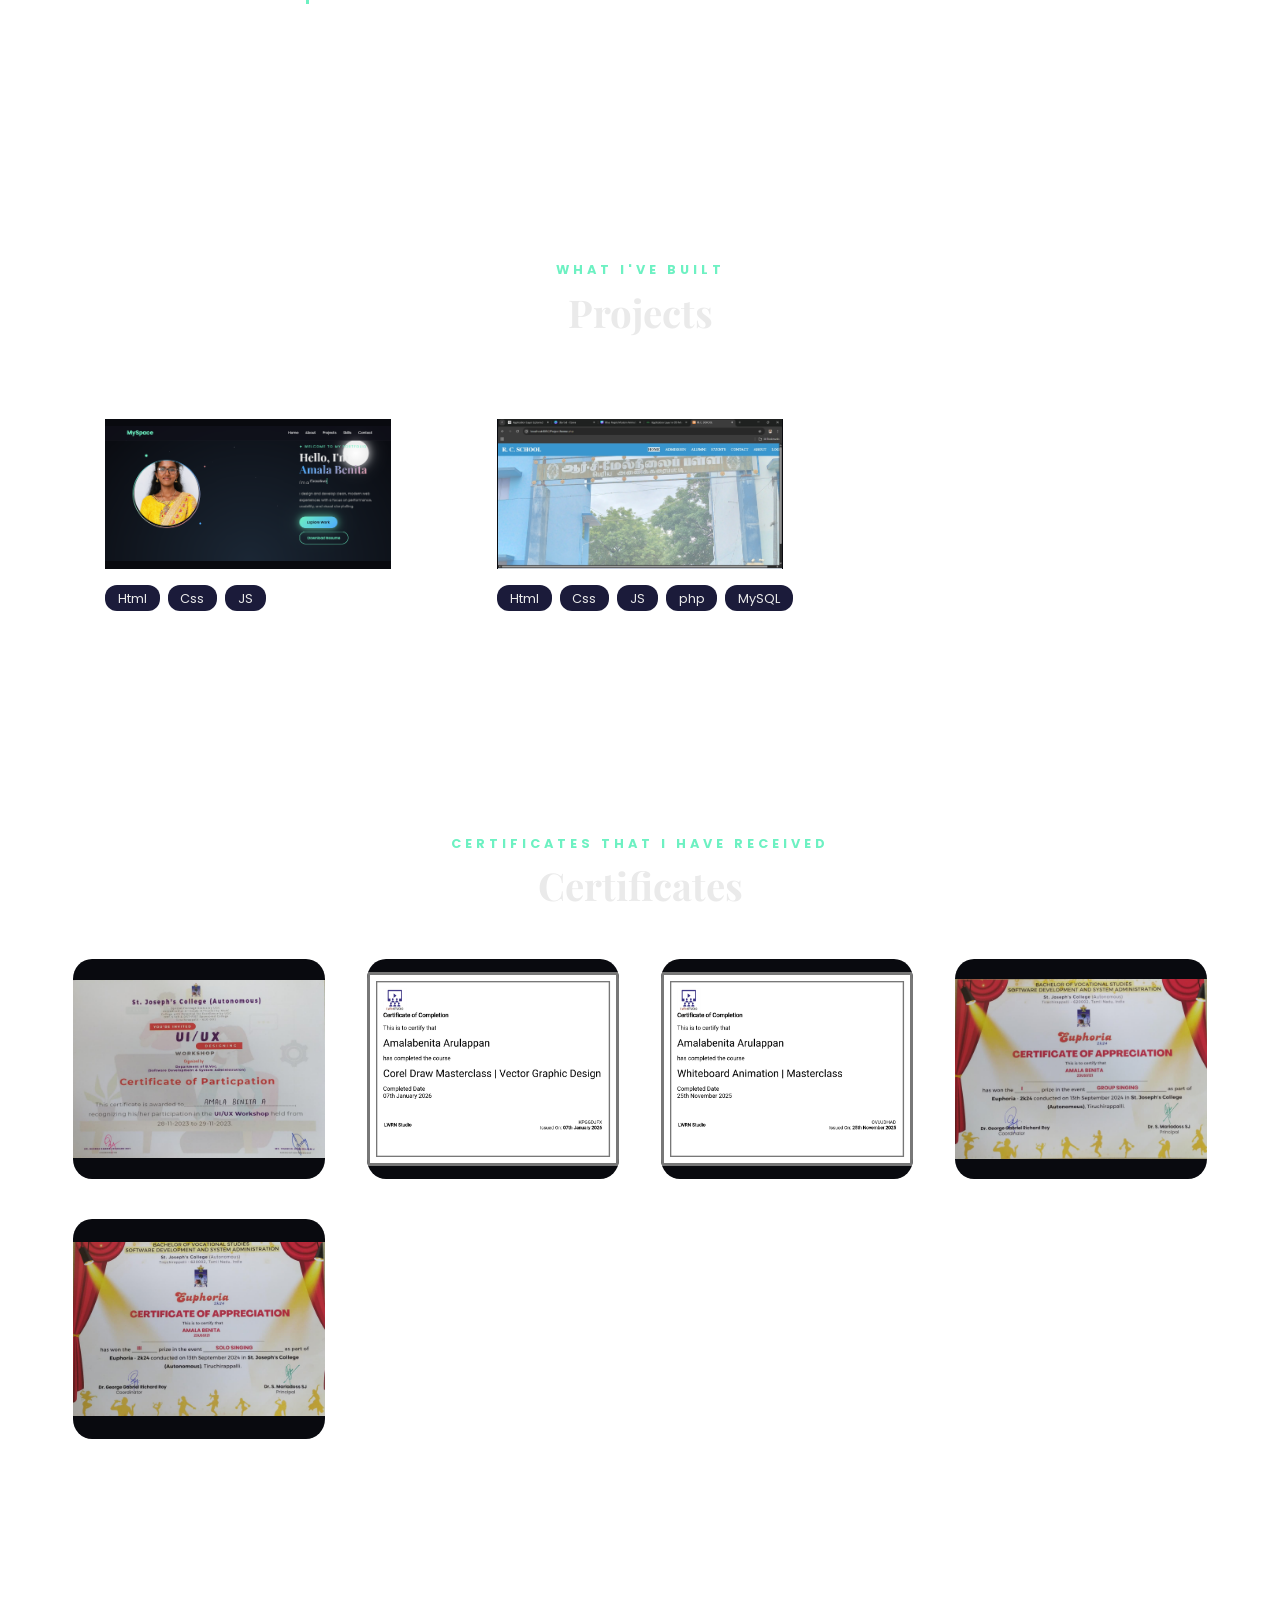
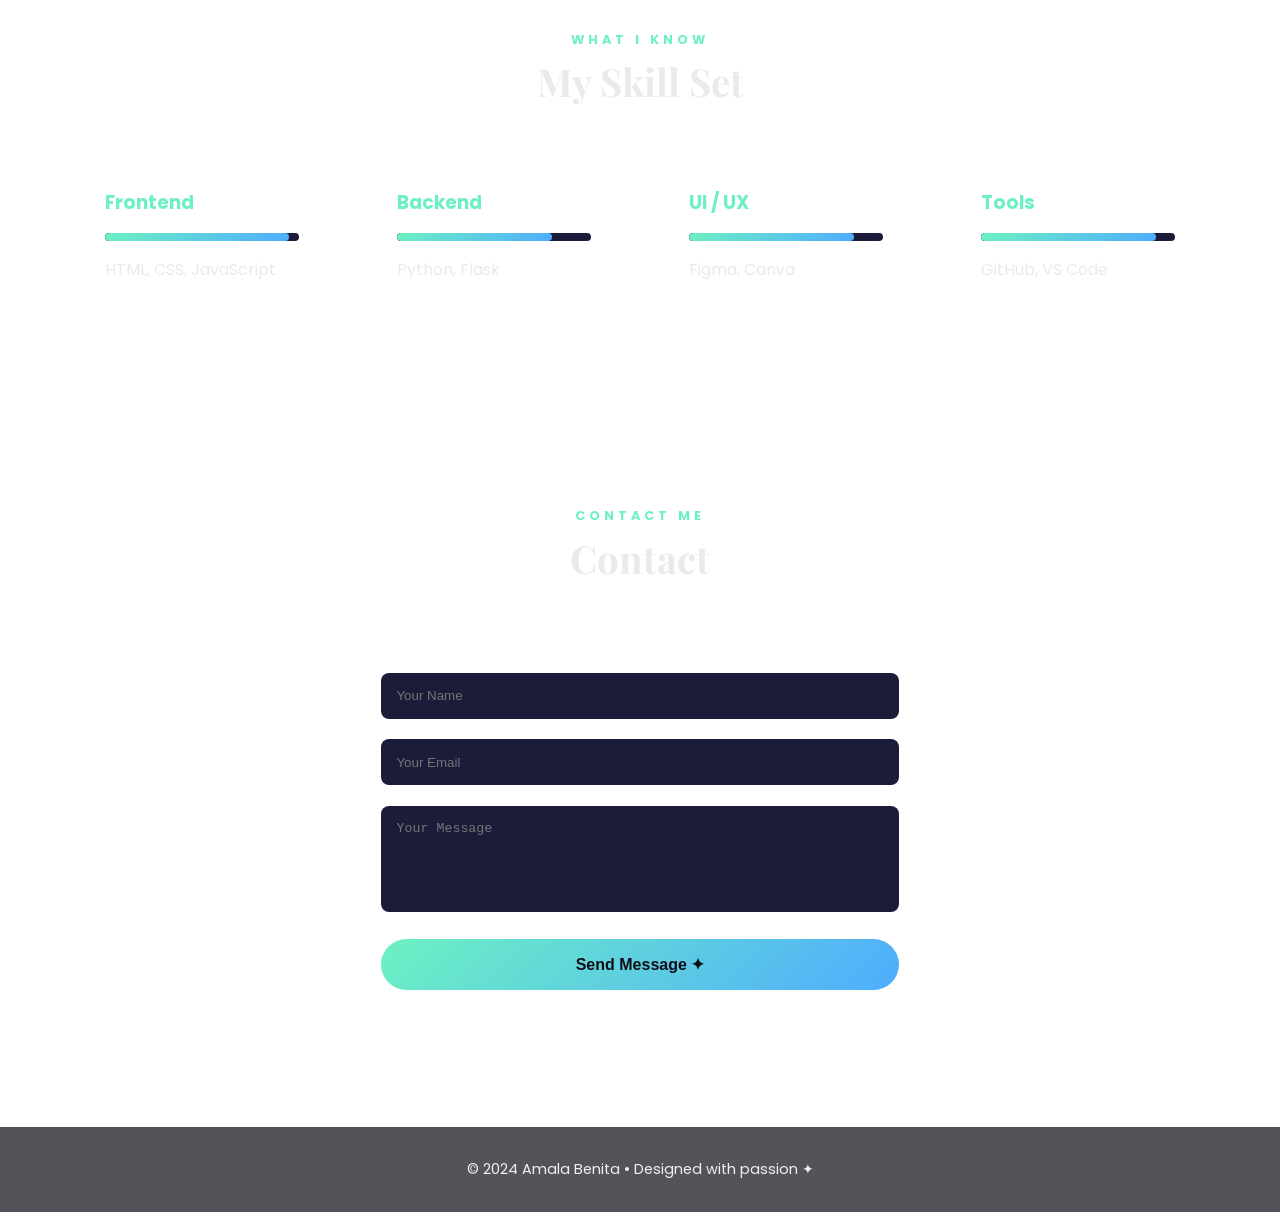
==== commit ce666879: "Update index.html" ====
--- a/index.html
+++ b/index.html
@@ -46,7 +46,7 @@
     <div class="deco-dot"></div>
     <div class="deco-dot"></div>
     <div class="hero-img-placeholder">
-        <img src="img/My self.png" alt="Amala Benita">
+        <img src="My self.jpeg" alt="Amala Benita">
         </div>
         </div>
         </div>
